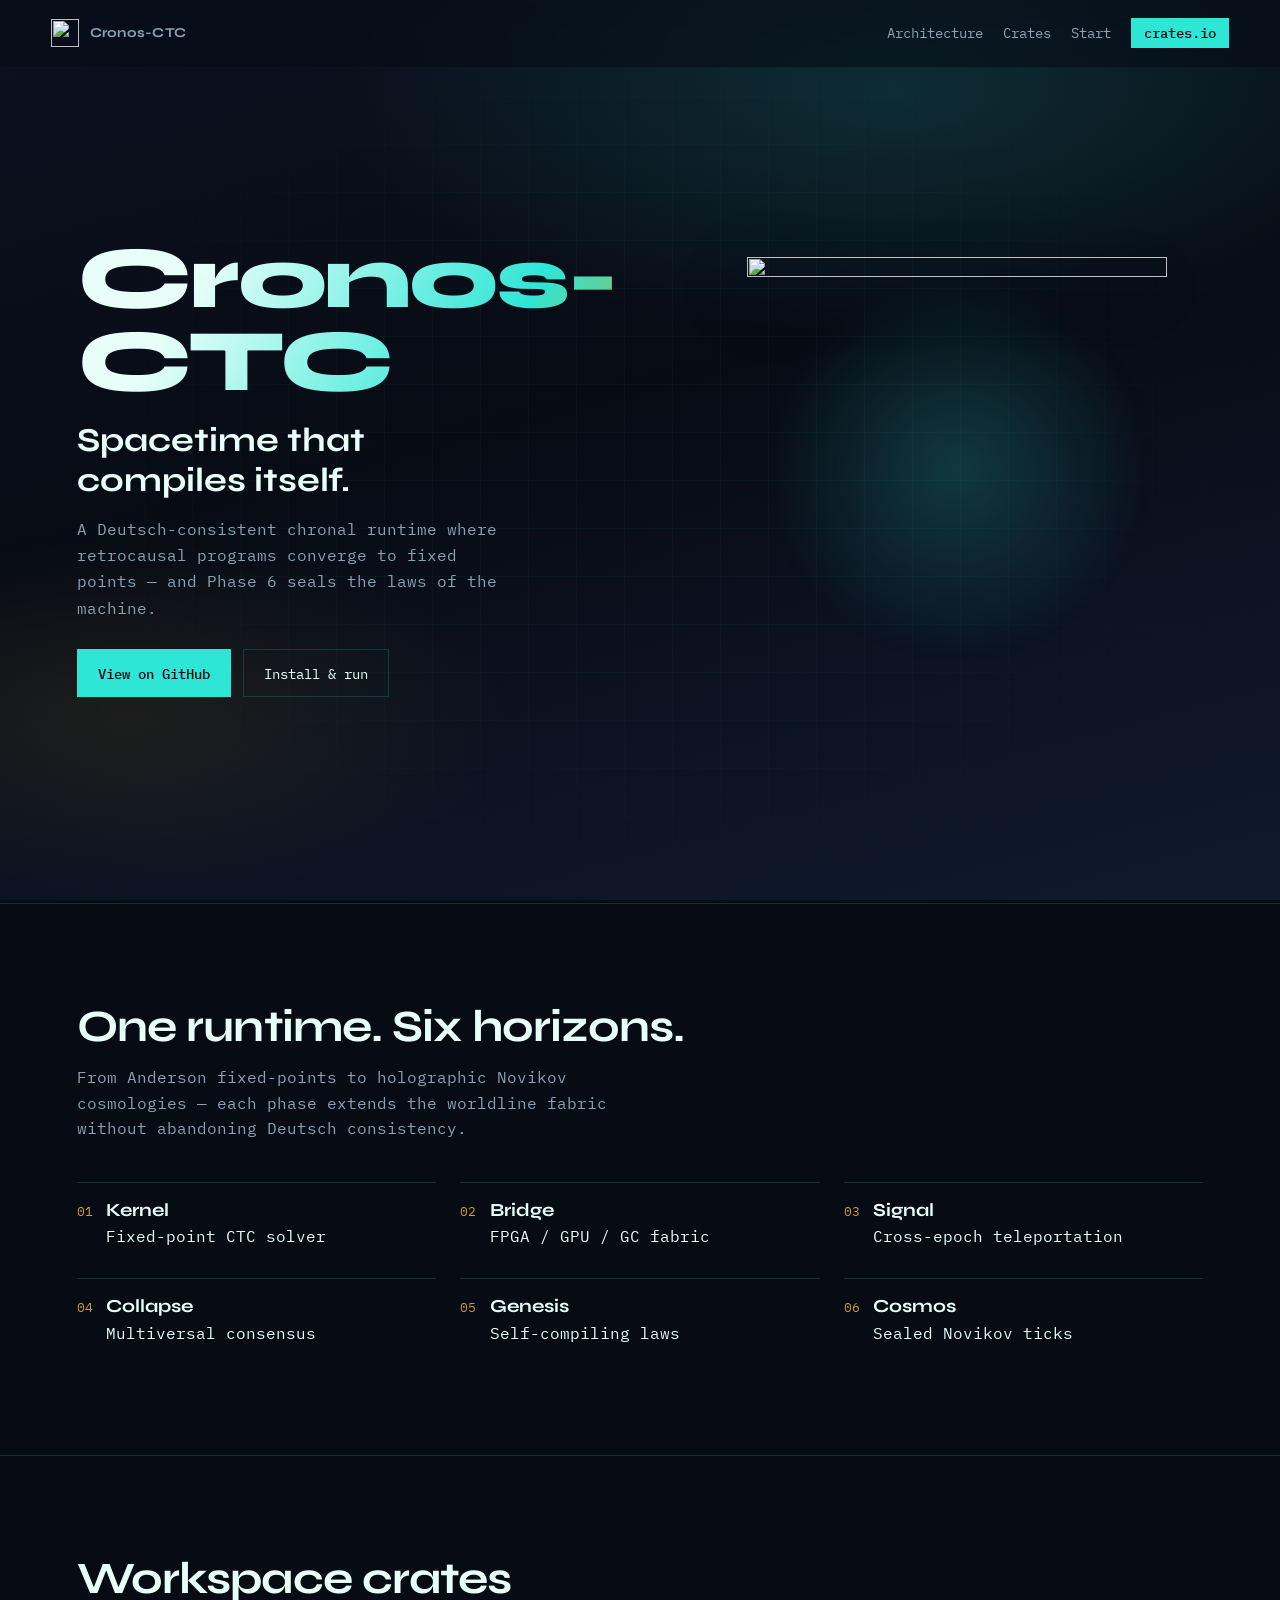
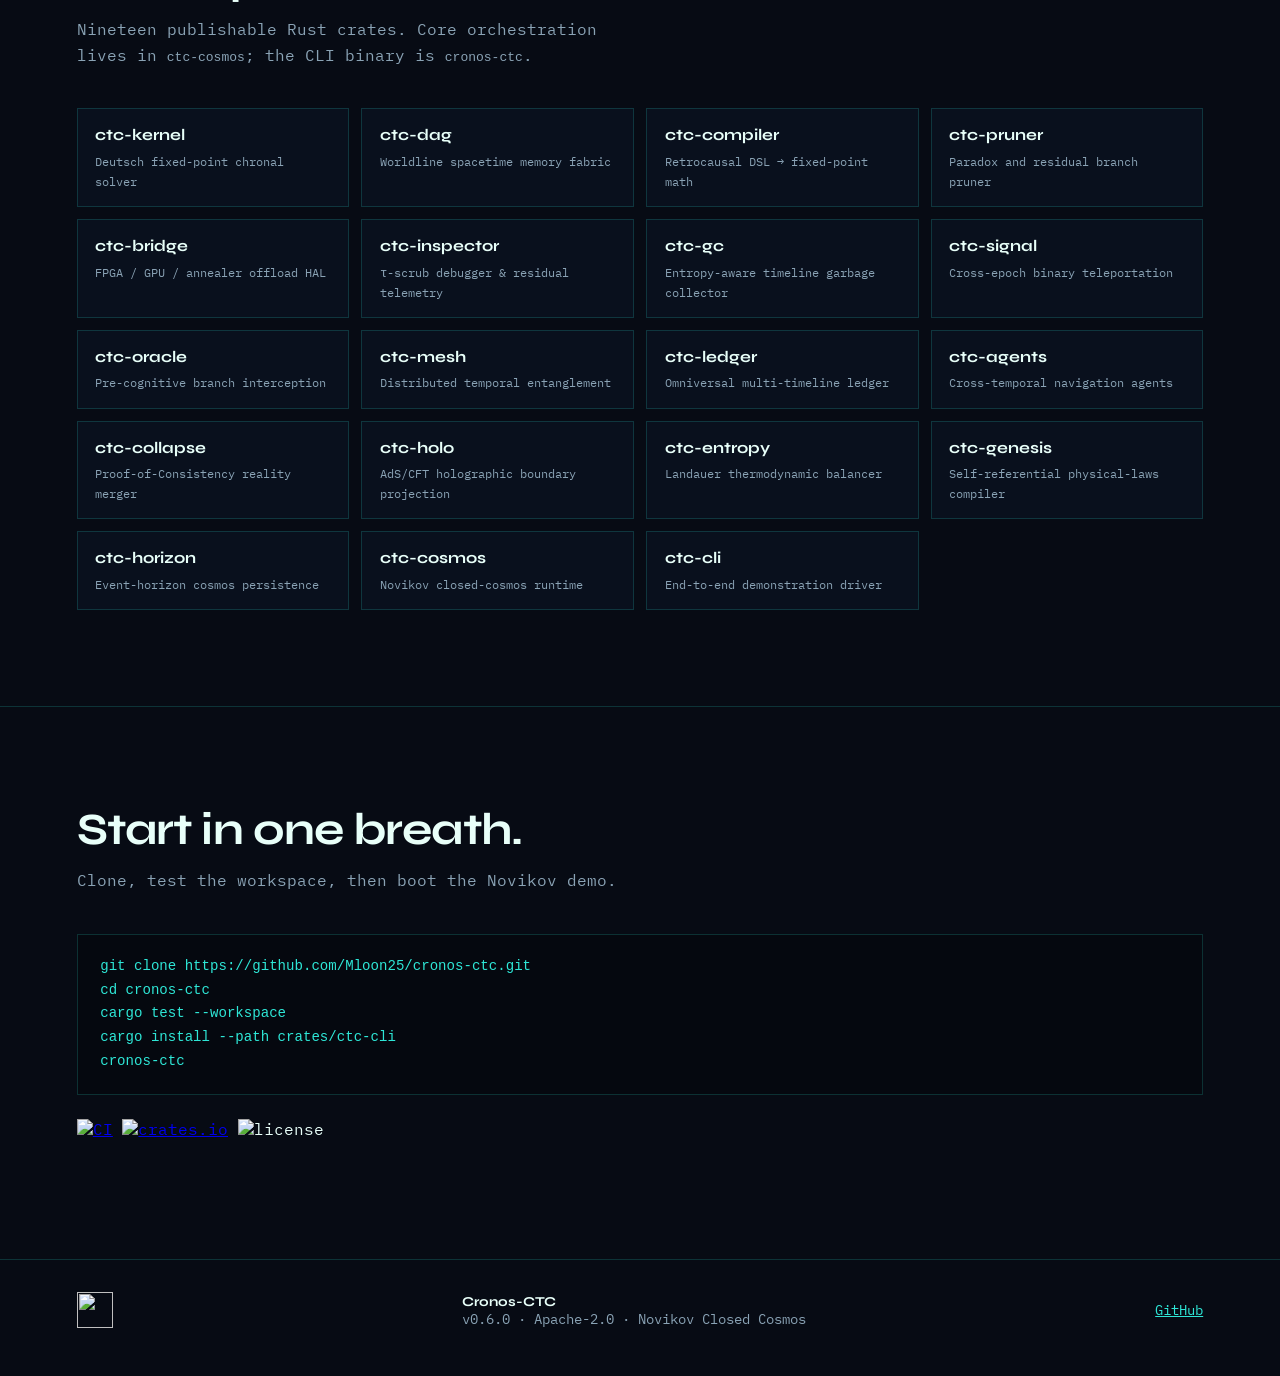
==== site/index.html @ ccbd9a3a "ci: GitHub Pages site, Actions, and crates.io publish pipeline Add the Novikov project site under si" ====
<!doctype html>
<html lang="en">
  <head>
    <meta charset="utf-8" />
    <meta name="viewport" content="width=device-width, initial-scale=1" />
    <title>Cronos-CTC — Closed Timelike Curve Runtime</title>
    <meta
      name="description"
      content="Cronos-CTC is a Deutsch-consistent chronal runtime for closed timelike curves — from fixed-point kernels to Novikov cosmologies."
    />
    <meta property="og:title" content="Cronos-CTC" />
    <meta
      property="og:description"
      content="Self-compiling spacetime engine for retrocausal computation."
    />
    <meta property="og:image" content="assets/logo.png" />
    <link rel="icon" href="assets/logo.svg" type="image/svg+xml" />
    <link rel="preconnect" href="https://fonts.googleapis.com" />
    <link rel="preconnect" href="https://fonts.gstatic.com" crossorigin />
    <link
      href="https://fonts.googleapis.com/css2?family=Syne:wght@500;700;800&family=IBM+Plex+Mono:wght@400;500&display=swap"
      rel="stylesheet"
    />
    <link rel="stylesheet" href="styles.css" />
  </head>
  <body>
    <div class="atmosphere" aria-hidden="true"></div>
    <header class="nav">
      <a class="nav-brand" href="#top" aria-label="Cronos-CTC home">
        <img src="assets/logo.svg" alt="" width="28" height="28" />
        <span>Cronos-CTC</span>
      </a>
      <nav>
        <a href="#architecture">Architecture</a>
        <a href="#crates">Crates</a>
        <a href="#start">Start</a>
        <a class="nav-cta" href="https://crates.io/crates/ctc-cosmos">crates.io</a>
      </nav>
    </header>

    <main id="top">
      <section class="hero">
        <div class="hero-copy">
          <p class="brand">Cronos-CTC</p>
          <h1>Spacetime that compiles itself.</h1>
          <p class="lede">
            A Deutsch-consistent chronal runtime where retrocausal programs
            converge to fixed points — and Phase 6 seals the laws of the machine.
          </p>
          <div class="cta-row">
            <a class="btn primary" href="https://github.com/Mloon25/cronos-ctc">View on GitHub</a>
            <a class="btn ghost" href="#start">Install &amp; run</a>
          </div>
        </div>
        <div class="hero-mark" aria-hidden="true">
          <img class="logo-spin" src="assets/logo.svg" alt="" width="420" height="420" />
        </div>
      </section>

      <section id="architecture" class="section">
        <h2>One runtime. Six horizons.</h2>
        <p class="section-lede">
          From Anderson fixed-points to holographic Novikov cosmologies — each
          phase extends the worldline fabric without abandoning Deutsch consistency.
        </p>
        <ol class="phases">
          <li><span>01</span><strong>Kernel</strong> Fixed-point CTC solver</li>
          <li><span>02</span><strong>Bridge</strong> FPGA / GPU / GC fabric</li>
          <li><span>03</span><strong>Signal</strong> Cross-epoch teleportation</li>
          <li><span>04</span><strong>Collapse</strong> Multiversal consensus</li>
          <li><span>05</span><strong>Genesis</strong> Self-compiling laws</li>
          <li><span>06</span><strong>Cosmos</strong> Sealed Novikov ticks</li>
        </ol>
      </section>

      <section id="crates" class="section">
        <h2>Workspace crates</h2>
        <p class="section-lede">
          Nineteen publishable Rust crates. Core orchestration lives in
          <code>ctc-cosmos</code>; the CLI binary is <code>cronos-ctc</code>.
        </p>
        <div class="crate-grid" id="crate-grid"></div>
      </section>

      <section id="start" class="section start">
        <h2>Start in one breath.</h2>
        <p class="section-lede">Clone, test the workspace, then boot the Novikov demo.</p>
        <pre class="terminal"><code>git clone https://github.com/Mloon25/cronos-ctc.git
cd cronos-ctc
cargo test --workspace
cargo install --path crates/ctc-cli
cronos-ctc</code></pre>
        <p class="badges">
          <a href="https://github.com/Mloon25/cronos-ctc/actions/workflows/ci.yml"
            ><img
              src="https://img.shields.io/github/actions/workflow/status/Mloon25/cronos-ctc/ci.yml?branch=main&style=for-the-badge&label=CI"
              alt="CI"
          /></a>
          <a href="https://crates.io/search?q=ctc-"
            ><img
              src="https://img.shields.io/badge/crates.io-0.6.0-2EE6D6?style=for-the-badge"
              alt="crates.io"
          /></a>
          <img
            src="https://img.shields.io/badge/license-Apache%202.0-C9A227?style=for-the-badge"
            alt="license"
          />
        </p>
      </section>
    </main>

    <footer>
      <img src="assets/logo.svg" alt="" width="36" height="36" />
      <div>
        <strong>Cronos-CTC</strong>
        <span>v0.6.0 · Apache-2.0 · Novikov Closed Cosmos</span>
      </div>
      <a href="https://github.com/Mloon25/cronos-ctc">GitHub</a>
    </footer>
    <script src="main.js"></script>
  </body>
</html>
---- site/styles.css ----
:root {
  --bg0: #070b14;
  --bg1: #0b1220;
  --ink: #e8fff9;
  --muted: #8aa3b5;
  --teal: #2ee6d6;
  --teal-deep: #149e96;
  --gold: #c9a227;
  --line: rgba(46, 230, 214, 0.18);
  --font-display: "Syne", sans-serif;
  --font-mono: "IBM Plex Mono", ui-monospace, monospace;
}

* {
  box-sizing: border-box;
}

html {
  scroll-behavior: smooth;
}

body {
  margin: 0;
  color: var(--ink);
  font-family: var(--font-mono);
  background: var(--bg0);
  min-height: 100vh;
  overflow-x: hidden;
}

.atmosphere {
  position: fixed;
  inset: 0;
  z-index: -1;
  background:
    radial-gradient(ellipse 80% 50% at 70% 10%, rgba(46, 230, 214, 0.14), transparent 55%),
    radial-gradient(ellipse 60% 40% at 10% 80%, rgba(201, 162, 39, 0.1), transparent 50%),
    linear-gradient(165deg, #0b1220 0%, #070b14 45%, #101a2e 100%);
  animation: drift 18s ease-in-out infinite alternate;
}

.atmosphere::after {
  content: "";
  position: absolute;
  inset: 0;
  background-image: linear-gradient(rgba(46, 230, 214, 0.04) 1px, transparent 1px),
    linear-gradient(90deg, rgba(46, 230, 214, 0.04) 1px, transparent 1px);
  background-size: 48px 48px;
  mask-image: radial-gradient(ellipse at center, black 30%, transparent 75%);
  pointer-events: none;
}

@keyframes drift {
  from {
    transform: scale(1) translate3d(0, 0, 0);
  }
  to {
    transform: scale(1.04) translate3d(-1.5%, 1%, 0);
  }
}

.nav {
  display: flex;
  align-items: center;
  justify-content: space-between;
  padding: 1.1rem 4vw;
  position: sticky;
  top: 0;
  backdrop-filter: blur(12px);
  background: rgba(7, 11, 20, 0.55);
  border-bottom: 1px solid transparent;
  z-index: 10;
}

.nav-brand {
  display: inline-flex;
  align-items: center;
  gap: 0.65rem;
  color: var(--ink);
  text-decoration: none;
  font-family: var(--font-display);
  font-weight: 700;
  letter-spacing: 0.02em;
}

.nav nav {
  display: flex;
  gap: 1.25rem;
  align-items: center;
}

.nav a {
  color: var(--muted);
  text-decoration: none;
  font-size: 0.85rem;
}

.nav a:hover {
  color: var(--teal);
}

.nav-cta {
  color: var(--bg0) !important;
  background: var(--teal);
  padding: 0.4rem 0.8rem;
  font-weight: 500;
}

.hero {
  min-height: calc(100vh - 4rem);
  display: grid;
  grid-template-columns: 1.1fr 0.9fr;
  gap: 2rem;
  align-items: center;
  padding: 4vh 6vw 8vh;
}

.brand {
  font-family: var(--font-display);
  font-weight: 800;
  font-size: clamp(2.8rem, 7vw, 5.5rem);
  line-height: 0.95;
  margin: 0 0 1rem;
  letter-spacing: -0.03em;
  background: linear-gradient(120deg, var(--ink) 20%, var(--teal) 70%, var(--gold));
  -webkit-background-clip: text;
  background-clip: text;
  color: transparent;
  animation: brand-in 1.1s cubic-bezier(0.2, 0.8, 0.2, 1) both;
}

.hero h1 {
  font-family: var(--font-display);
  font-weight: 700;
  font-size: clamp(1.4rem, 3vw, 2.1rem);
  margin: 0 0 1rem;
  max-width: 18ch;
  animation: rise 1s 0.15s both;
}

.lede {
  color: var(--muted);
  max-width: 42ch;
  line-height: 1.65;
  margin: 0 0 1.75rem;
  animation: rise 1s 0.28s both;
}

.cta-row {
  display: flex;
  flex-wrap: wrap;
  gap: 0.75rem;
  animation: rise 1s 0.4s both;
}

.btn {
  display: inline-flex;
  align-items: center;
  justify-content: center;
  padding: 0.85rem 1.25rem;
  text-decoration: none;
  font-size: 0.9rem;
  border: 1px solid var(--line);
  transition: transform 0.2s ease, background 0.2s ease, color 0.2s ease;
}

.btn:hover {
  transform: translateY(-2px);
}

.btn.primary {
  background: var(--teal);
  color: var(--bg0);
  border-color: var(--teal);
  font-weight: 500;
}

.btn.ghost {
  color: var(--ink);
}

.btn.ghost:hover {
  border-color: var(--teal);
  color: var(--teal);
}

.hero-mark {
  display: grid;
  place-items: center;
  position: relative;
}

.hero-mark::before {
  content: "";
  position: absolute;
  width: min(70vw, 420px);
  height: min(70vw, 420px);
  border-radius: 50%;
  background: radial-gradient(circle, rgba(46, 230, 214, 0.2), transparent 65%);
  filter: blur(8px);
  animation: pulse 5s ease-in-out infinite;
}

.logo-spin {
  width: min(70vw, 420px);
  height: auto;
  filter: drop-shadow(0 20px 40px rgba(0, 0, 0, 0.45));
  animation: float 7s ease-in-out infinite;
  position: relative;
}

@keyframes float {
  0%,
  100% {
    transform: translateY(0);
  }
  50% {
    transform: translateY(-14px);
  }
}

@keyframes pulse {
  0%,
  100% {
    opacity: 0.55;
    transform: scale(0.96);
  }
  50% {
    opacity: 1;
    transform: scale(1.05);
  }
}

@keyframes brand-in {
  from {
    opacity: 0;
    letter-spacing: 0.12em;
    transform: translateY(18px);
  }
  to {
    opacity: 1;
    letter-spacing: -0.03em;
    transform: none;
  }
}

@keyframes rise {
  from {
    opacity: 0;
    transform: translateY(16px);
  }
  to {
    opacity: 1;
    transform: none;
  }
}

.section {
  padding: 6rem 6vw;
  border-top: 1px solid var(--line);
}

.section h2 {
  font-family: var(--font-display);
  font-size: clamp(1.8rem, 4vw, 2.8rem);
  margin: 0 0 0.75rem;
  letter-spacing: -0.02em;
}

.section-lede {
  color: var(--muted);
  max-width: 56ch;
  line-height: 1.6;
  margin: 0 0 2.5rem;
}

.phases {
  list-style: none;
  margin: 0;
  padding: 0;
  display: grid;
  grid-template-columns: repeat(3, minmax(0, 1fr));
  gap: 1rem 1.5rem;
}

.phases li {
  display: grid;
  grid-template-columns: auto 1fr;
  gap: 0.35rem 0.85rem;
  padding: 1rem 0;
  border-top: 1px solid var(--line);
  align-items: baseline;
}

.phases span {
  grid-row: span 2;
  color: var(--gold);
  font-size: 0.8rem;
}

.phases strong {
  font-family: var(--font-display);
  font-size: 1.15rem;
}

.crate-grid {
  display: grid;
  grid-template-columns: repeat(auto-fill, minmax(220px, 1fr));
  gap: 0.75rem;
}

.crate {
  display: block;
  padding: 1rem 1.1rem;
  border: 1px solid var(--line);
  color: inherit;
  text-decoration: none;
  background: rgba(16, 26, 46, 0.35);
  transition: border-color 0.2s ease, transform 0.2s ease, background 0.2s ease;
}

.crate:hover {
  border-color: var(--teal);
  transform: translateY(-3px);
  background: rgba(46, 230, 214, 0.06);
}

.crate strong {
  display: block;
  font-family: var(--font-display);
  margin-bottom: 0.35rem;
}

.crate span {
  color: var(--muted);
  font-size: 0.78rem;
  line-height: 1.45;
}

.start .terminal {
  margin: 0 0 1.5rem;
  padding: 1.25rem 1.4rem;
  background: #05080f;
  border: 1px solid var(--line);
  overflow-x: auto;
  color: var(--teal);
  line-height: 1.7;
  font-size: 0.88rem;
}

.badges {
  display: flex;
  flex-wrap: wrap;
  gap: 0.6rem;
}

.badges img {
  height: 28px;
}

footer {
  display: flex;
  flex-wrap: wrap;
  gap: 1rem;
  align-items: center;
  justify-content: space-between;
  padding: 2rem 6vw 3rem;
  border-top: 1px solid var(--line);
  color: var(--muted);
  font-size: 0.85rem;
}

footer strong {
  display: block;
  color: var(--ink);
  font-family: var(--font-display);
}

footer a {
  color: var(--teal);
}

@media (max-width: 900px) {
  .hero {
    grid-template-columns: 1fr;
    min-height: auto;
    padding-top: 2rem;
  }

  .hero-mark {
    order: -1;
  }

  .logo-spin {
    width: min(72vw, 280px);
  }

  .phases {
    grid-template-columns: 1fr;
  }

  .nav nav a:not(.nav-cta) {
    display: none;
  }
}
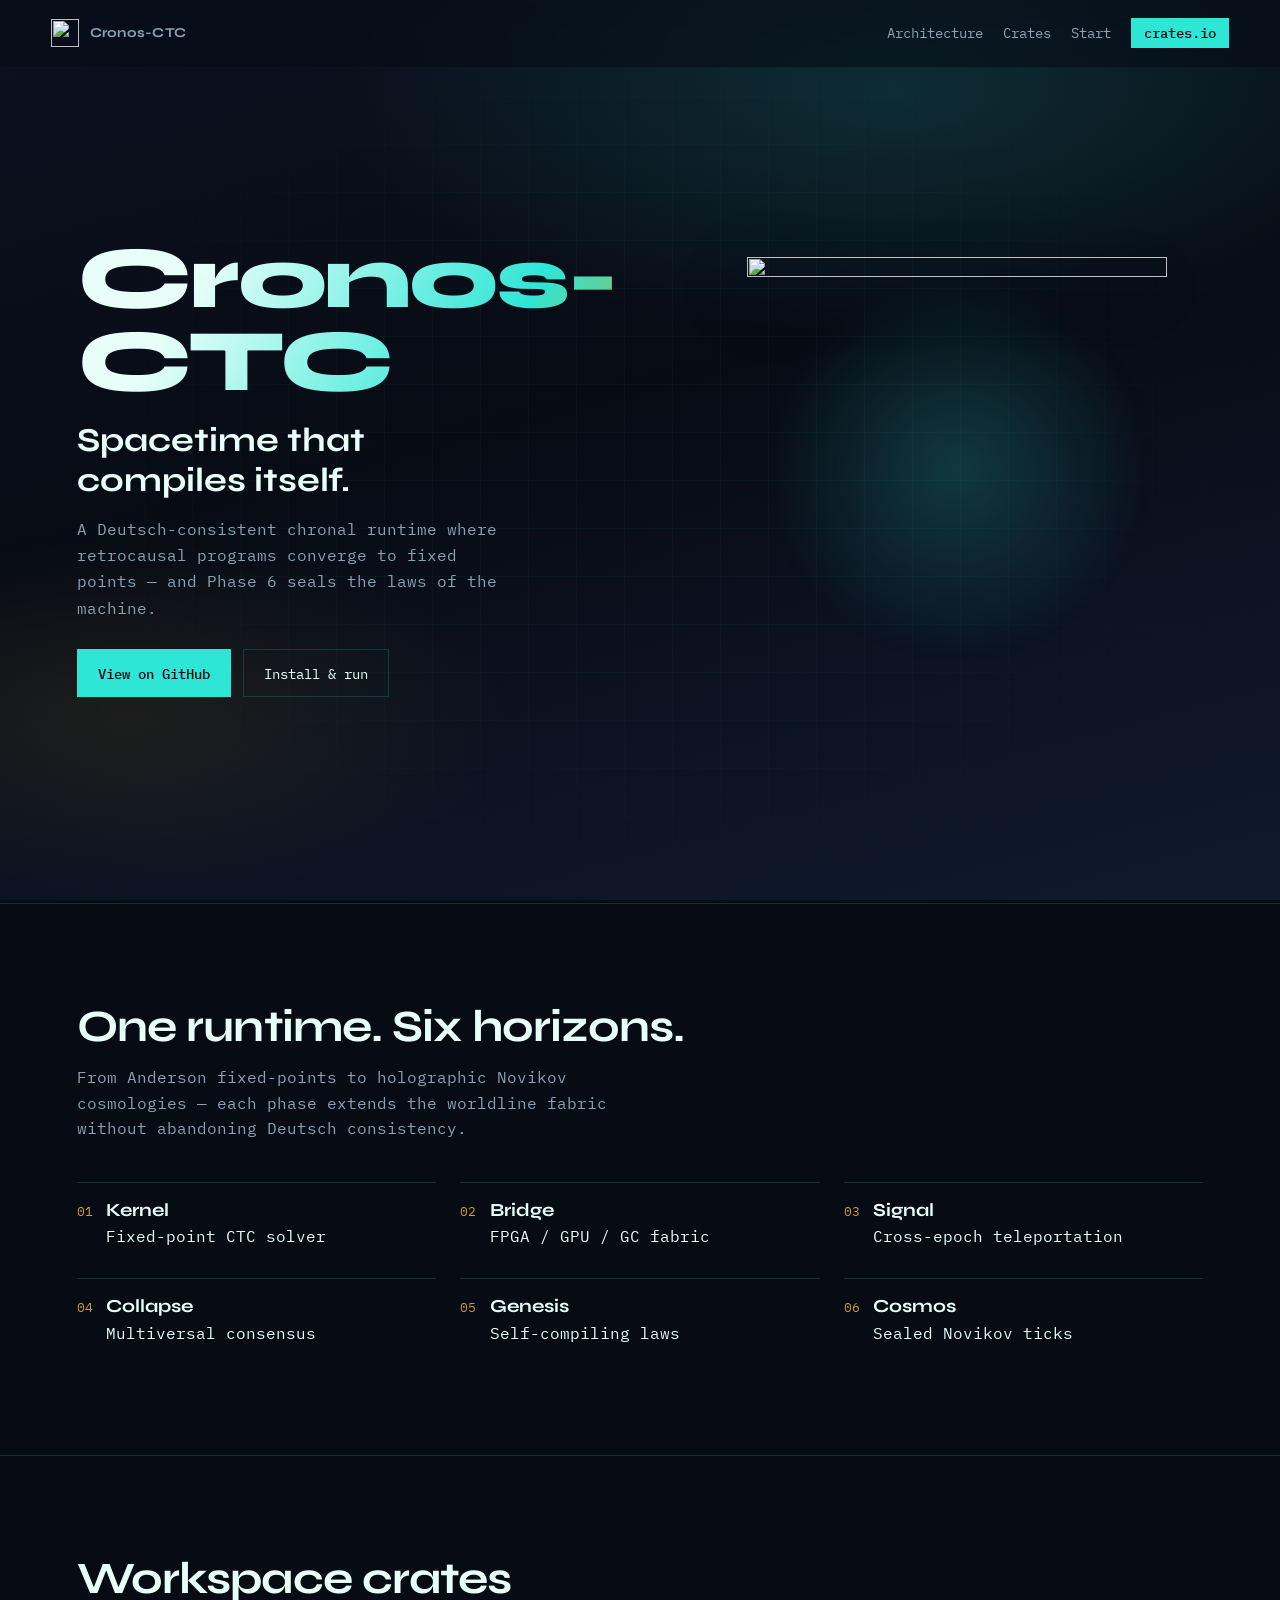
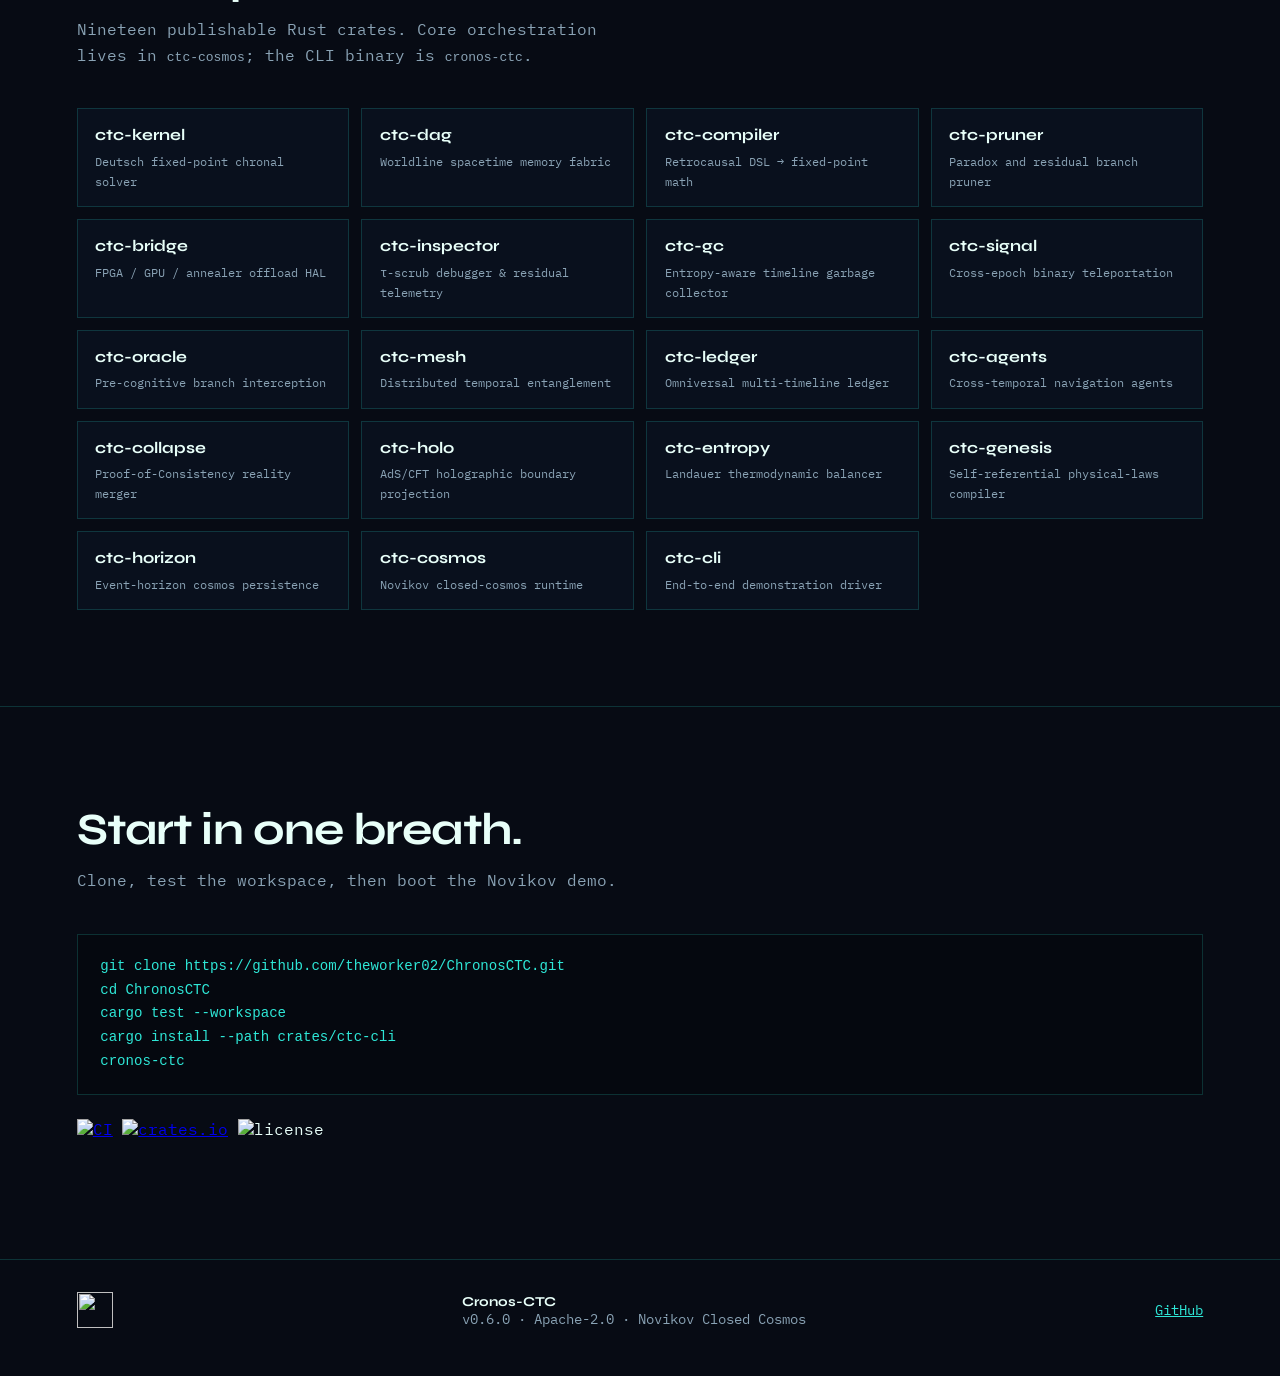
==== commit 88ce1654: "docs: point repository remote to theworker02/ChronosCTC Retarget homepage, badges, Pages URL, and cl" ====
--- a/site/index.html
+++ b/site/index.html
@@ -48,7 +48,7 @@
             converge to fixed points — and Phase 6 seals the laws of the machine.
           </p>
           <div class="cta-row">
-            <a class="btn primary" href="https://github.com/Mloon25/cronos-ctc">View on GitHub</a>
+            <a class="btn primary" href="https://github.com/theworker02/ChronosCTC">View on GitHub</a>
             <a class="btn ghost" href="#start">Install &amp; run</a>
           </div>
         </div>
@@ -85,15 +85,15 @@
       <section id="start" class="section start">
         <h2>Start in one breath.</h2>
         <p class="section-lede">Clone, test the workspace, then boot the Novikov demo.</p>
-        <pre class="terminal"><code>git clone https://github.com/Mloon25/cronos-ctc.git
-cd cronos-ctc
+        <pre class="terminal"><code>git clone https://github.com/theworker02/ChronosCTC.git
+cd ChronosCTC
 cargo test --workspace
 cargo install --path crates/ctc-cli
 cronos-ctc</code></pre>
         <p class="badges">
-          <a href="https://github.com/Mloon25/cronos-ctc/actions/workflows/ci.yml"
+          <a href="https://github.com/theworker02/ChronosCTC/actions/workflows/ci.yml"
             ><img
-              src="https://img.shields.io/github/actions/workflow/status/Mloon25/cronos-ctc/ci.yml?branch=main&style=for-the-badge&label=CI"
+              src="https://img.shields.io/github/actions/workflow/status/theworker02/ChronosCTC/ci.yml?branch=main&style=for-the-badge&label=CI"
               alt="CI"
           /></a>
           <a href="https://crates.io/search?q=ctc-"
@@ -115,7 +115,7 @@
         <strong>Cronos-CTC</strong>
         <span>v0.6.0 · Apache-2.0 · Novikov Closed Cosmos</span>
       </div>
-      <a href="https://github.com/Mloon25/cronos-ctc">GitHub</a>
+      <a href="https://github.com/theworker02/ChronosCTC">GitHub</a>
     </footer>
     <script src="main.js"></script>
   </body>
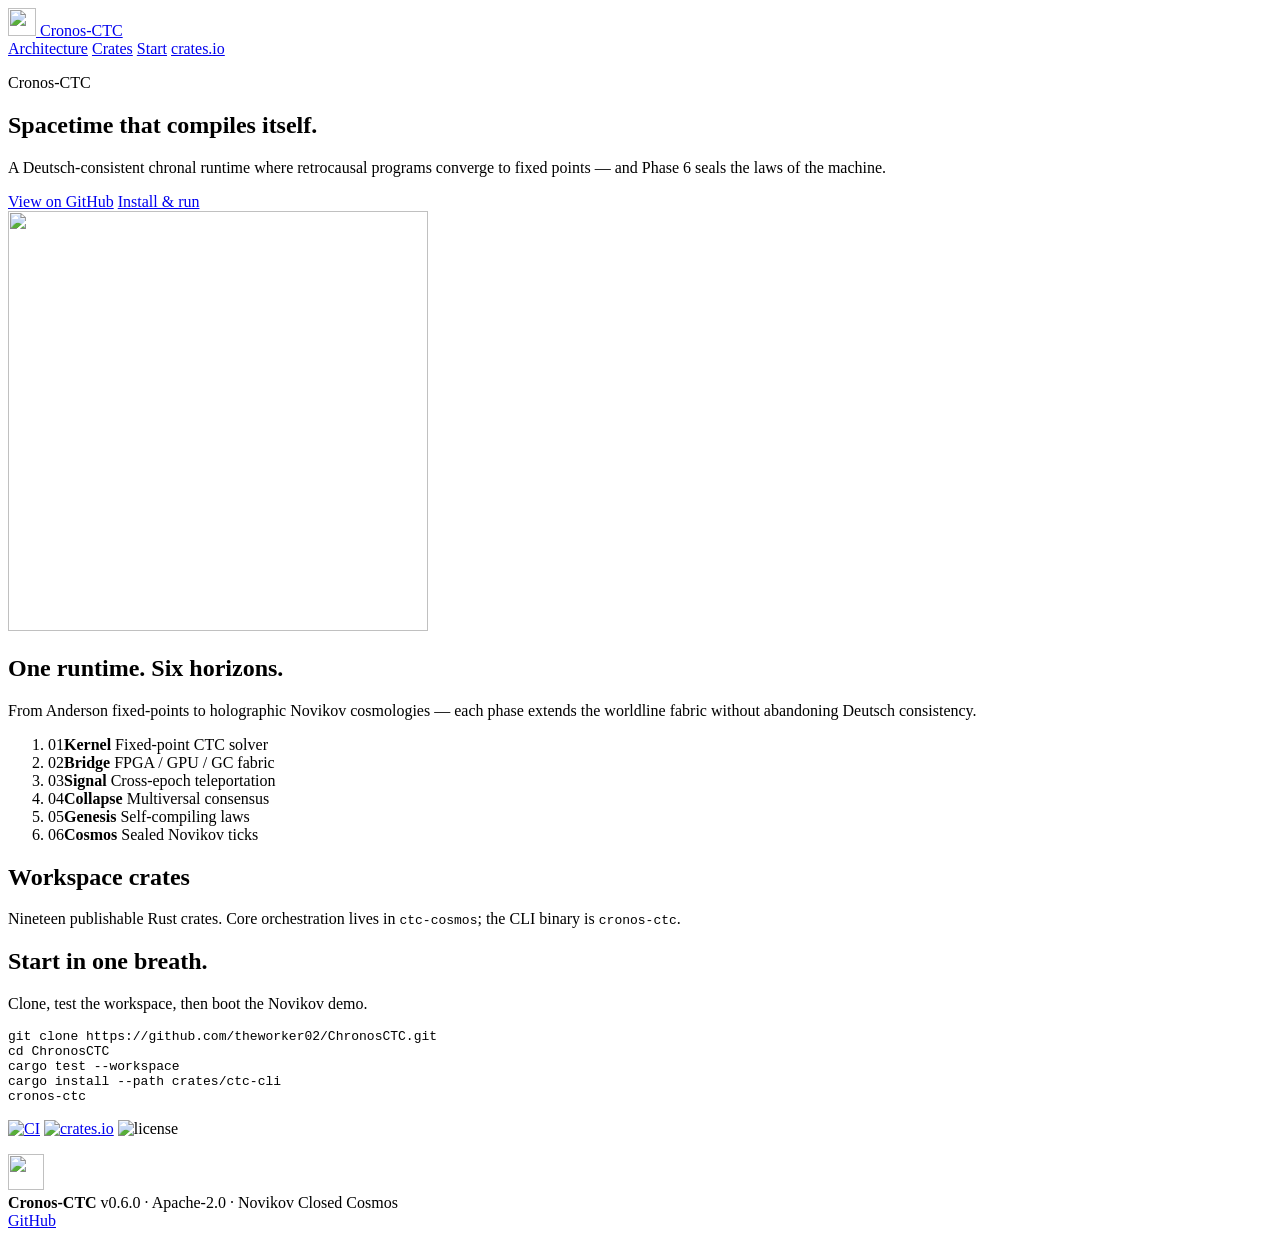
==== commit 40350ba4: "docs: detailed README, plastic badges, fixed logo, and policies Replace broken relative SVG logo wit" ====
--- a/site/index.html
+++ b/site/index.html
@@ -14,7 +14,9 @@
       content="Self-compiling spacetime engine for retrocausal computation."
     />
     <meta property="og:image" content="assets/logo.png" />
+    <link rel="icon" href="assets/logo.png" type="image/png" />
     <link rel="icon" href="assets/logo.svg" type="image/svg+xml" />
+    <base href="/ChronosCTC/" />
     <link rel="preconnect" href="https://fonts.googleapis.com" />
     <link rel="preconnect" href="https://fonts.gstatic.com" crossorigin />
     <link
@@ -27,7 +29,7 @@
     <div class="atmosphere" aria-hidden="true"></div>
     <header class="nav">
       <a class="nav-brand" href="#top" aria-label="Cronos-CTC home">
-        <img src="assets/logo.svg" alt="" width="28" height="28" />
+        <img src="assets/logo.png" alt="" width="28" height="28" />
         <span>Cronos-CTC</span>
       </a>
       <nav>
@@ -53,7 +55,7 @@
           </div>
         </div>
         <div class="hero-mark" aria-hidden="true">
-          <img class="logo-spin" src="assets/logo.svg" alt="" width="420" height="420" />
+          <img class="logo-spin" src="assets/logo.png" alt="" width="420" height="420" />
         </div>
       </section>
 
@@ -93,16 +95,16 @@
         <p class="badges">
           <a href="https://github.com/theworker02/ChronosCTC/actions/workflows/ci.yml"
             ><img
-              src="https://img.shields.io/github/actions/workflow/status/theworker02/ChronosCTC/ci.yml?branch=main&style=for-the-badge&label=CI"
+              src="https://img.shields.io/github/actions/workflow/status/theworker02/ChronosCTC/ci.yml?branch=main&style=plastic&label=CI"
               alt="CI"
           /></a>
           <a href="https://crates.io/search?q=ctc-"
             ><img
-              src="https://img.shields.io/badge/crates.io-0.6.0-2EE6D6?style=for-the-badge"
+              src="https://img.shields.io/badge/crates.io-0.6.0-2EE6D6?style=plastic"
               alt="crates.io"
           /></a>
           <img
-            src="https://img.shields.io/badge/license-Apache%202.0-C9A227?style=for-the-badge"
+            src="https://img.shields.io/badge/license-Apache%202.0-C9A227?style=plastic"
             alt="license"
           />
         </p>
@@ -110,7 +112,7 @@
     </main>
 
     <footer>
-      <img src="assets/logo.svg" alt="" width="36" height="36" />
+      <img src="assets/logo.png" alt="" width="36" height="36" />
       <div>
         <strong>Cronos-CTC</strong>
         <span>v0.6.0 · Apache-2.0 · Novikov Closed Cosmos</span>
